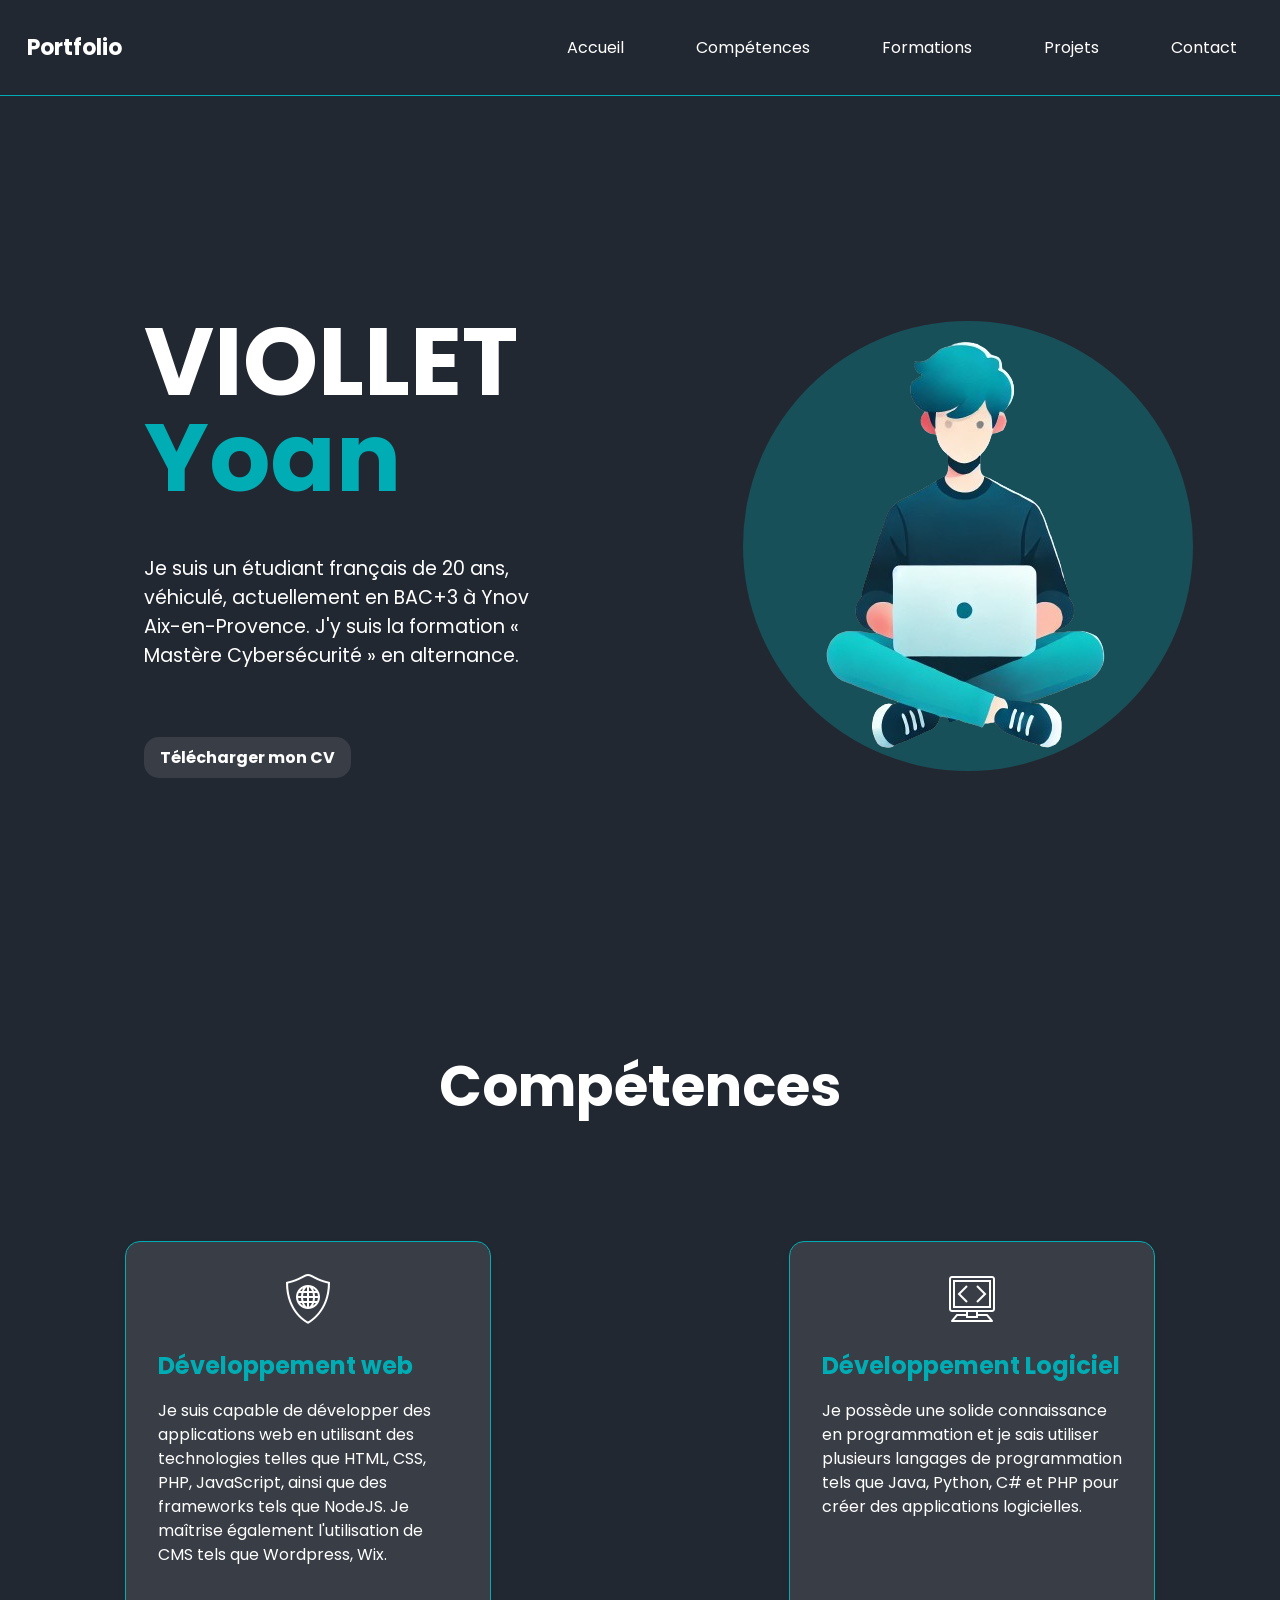
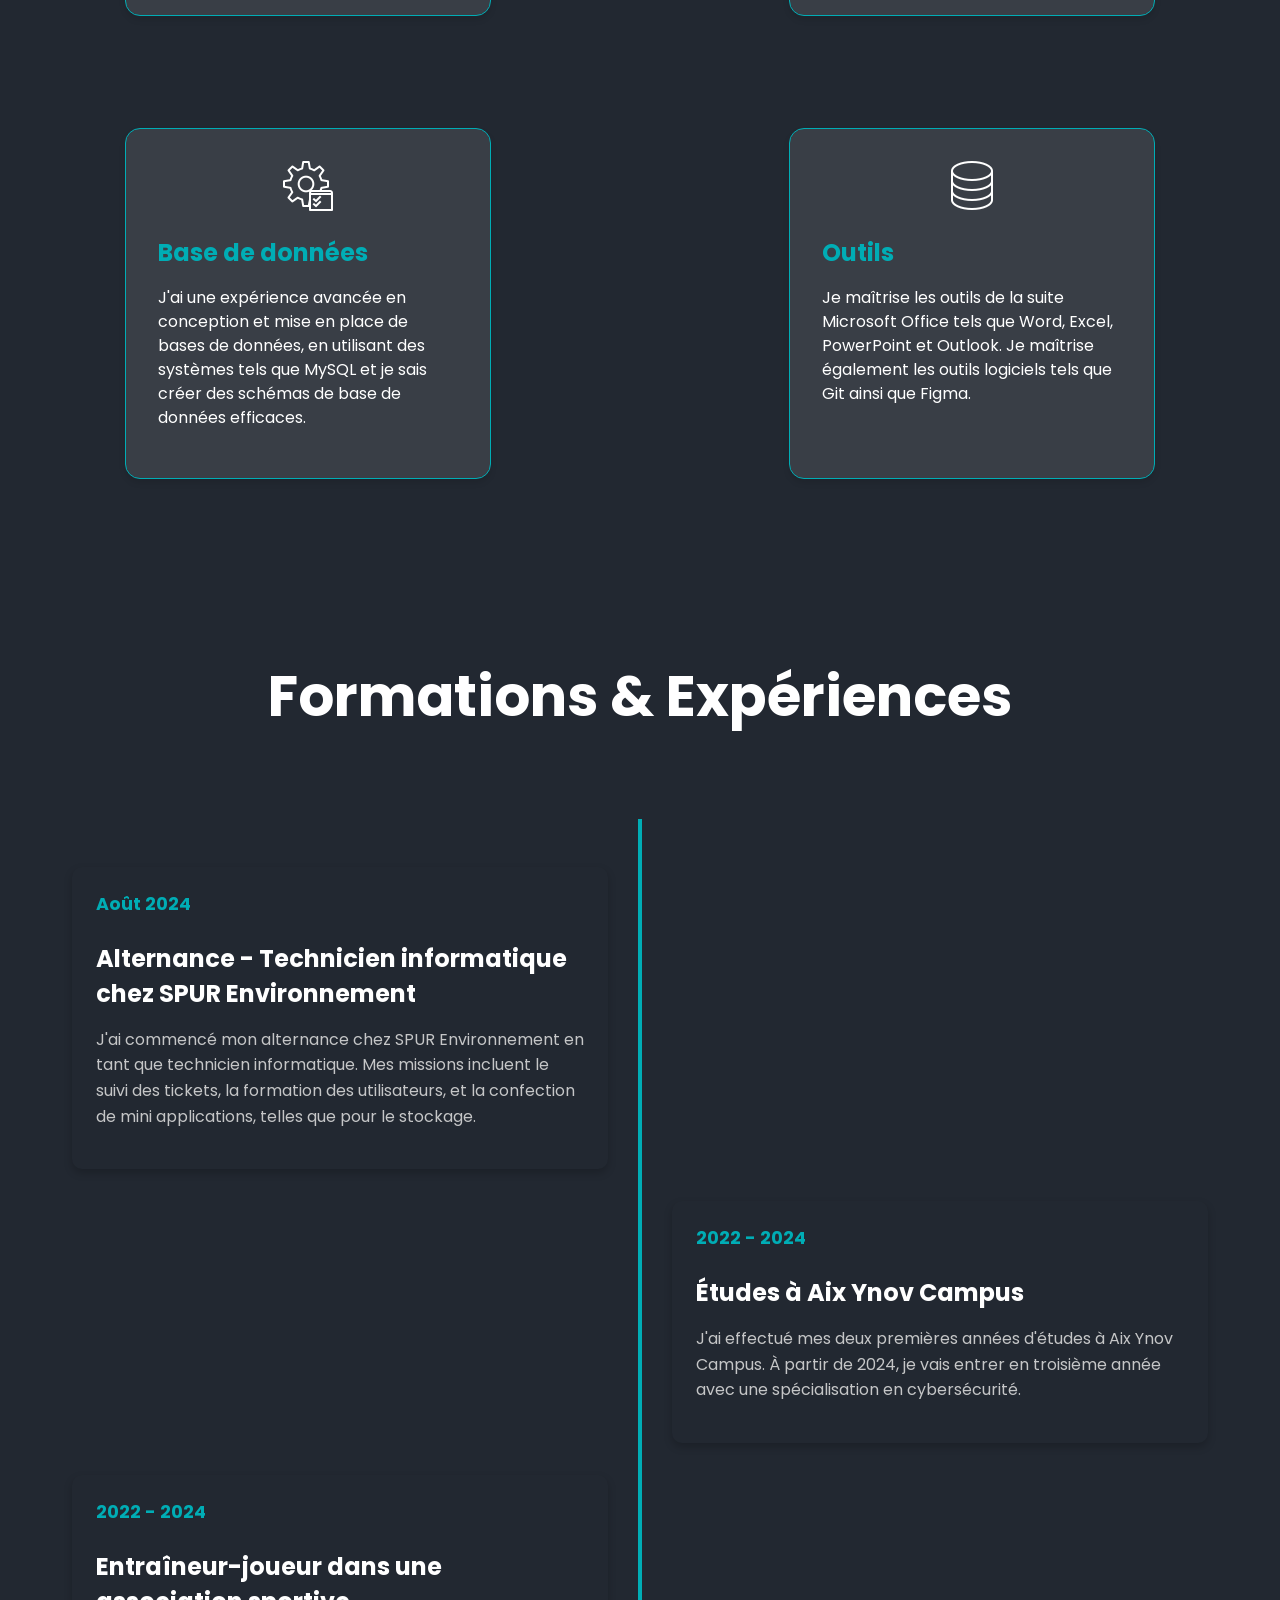
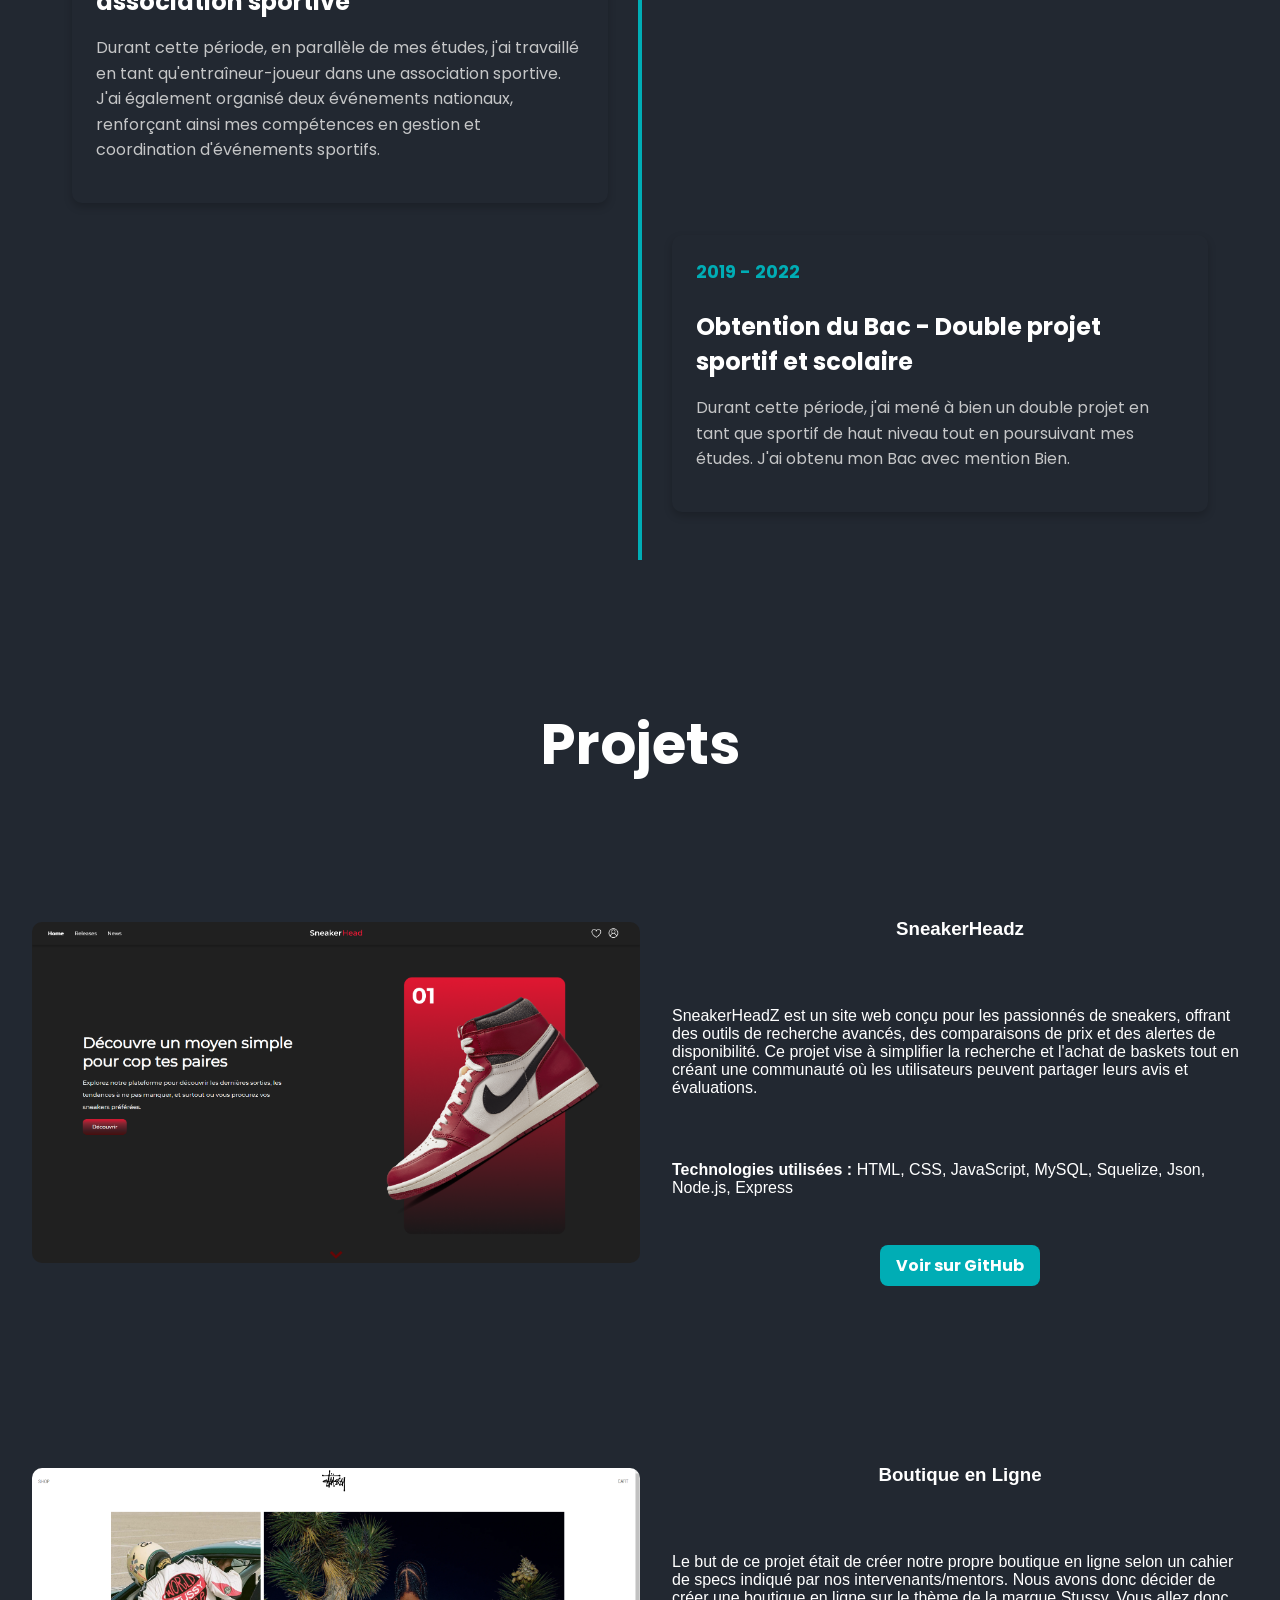
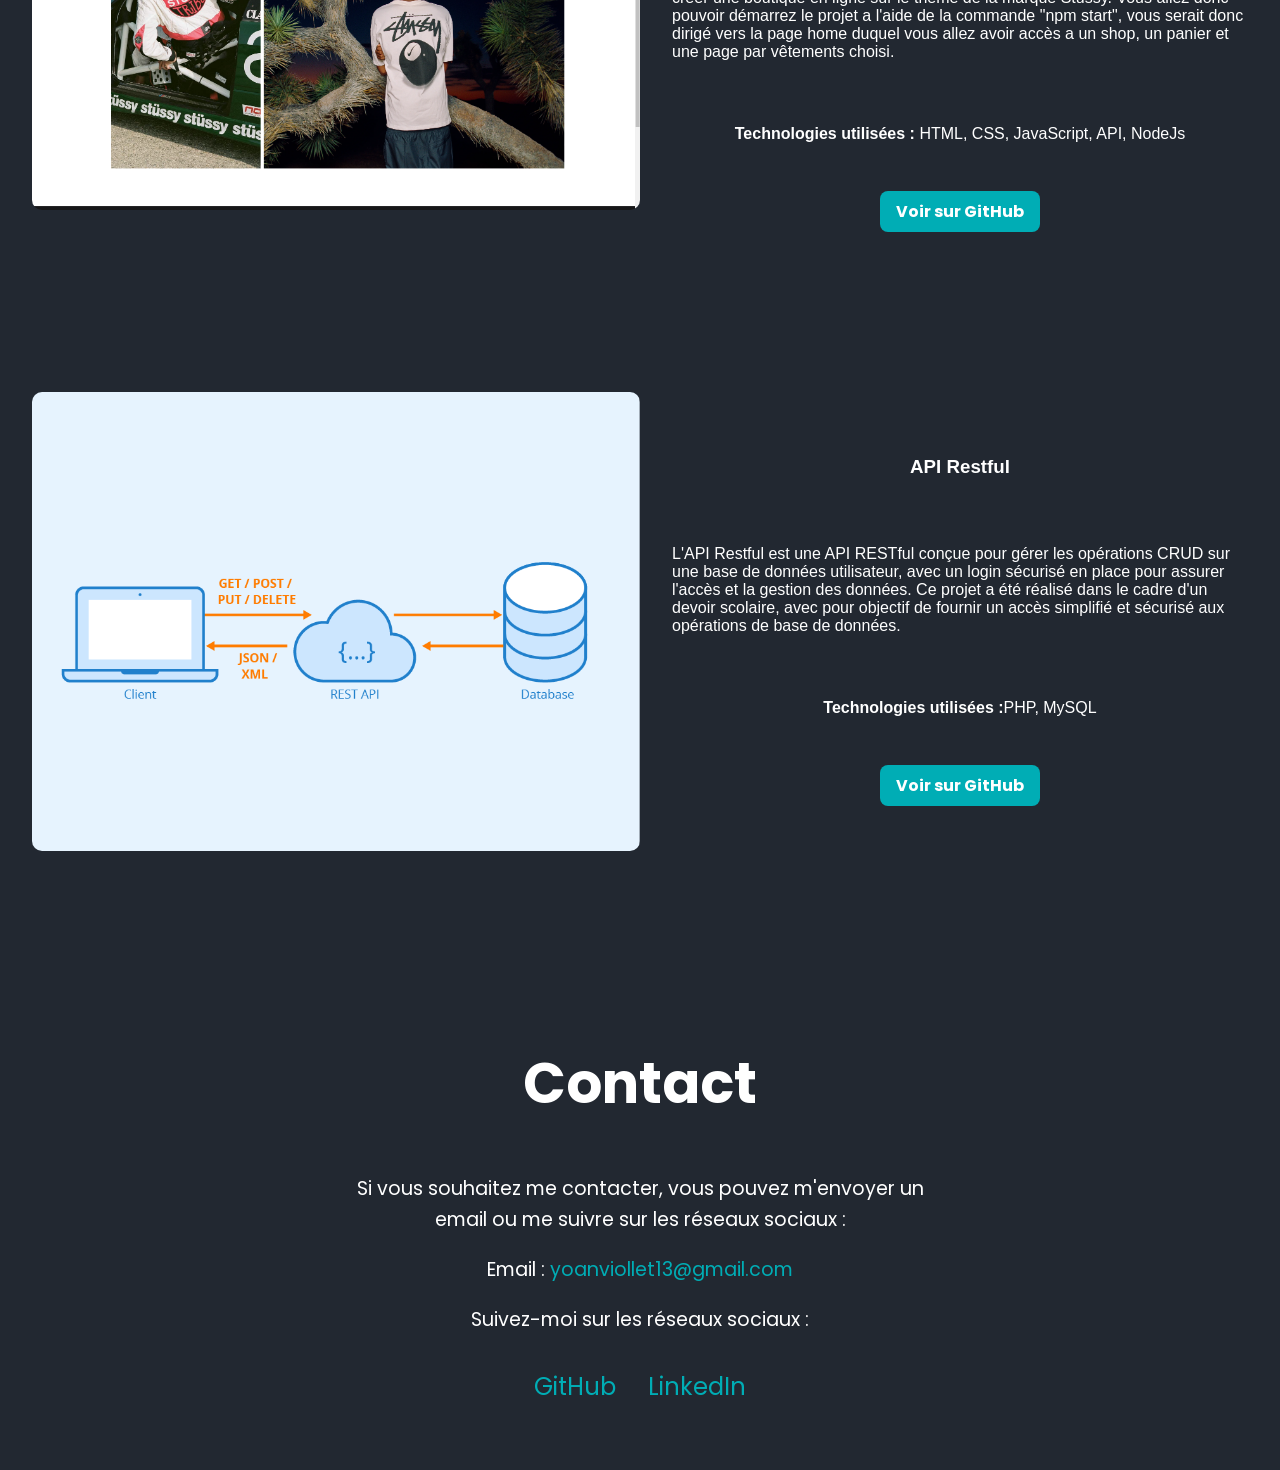
==== index.html @ 92843271 "rename" ====
<!DOCTYPE html>
<html lang="fr">
<head>
    <meta charset="UTF-8">
    <meta name="viewport" content="width=device-width, initial-scale=1.0">
    <link rel="stylesheet" href="assets/css/navbar.css">
    <link rel="stylesheet" href="assets/css/page.css">
    <title>Portfolio</title>
</head>
<body>
    <nav id="navbar">
        <h1>Portfolio</h1>
        <ul>
            <li><a href="#accueil"><span class="bubble"></span>Accueil</a></li>
            <li><a href="#competences"><span class="bubble"></span>Compétences</a></li>
            <li><a href="#formations"><span class="bubble"></span>Formations</a></li>
            <li><a href="#projets"><span class="bubble"></span>Projets</a></li>
            <li><a href="#contact"><span class="bubble"></span>Contact</a></li>
        </ul>
    </nav>
    <section id="accueil">
        <div class="right">
            <div class="ctn-name">
                <p class="surname">VIOLLET</p>
                <p class="name">Yoan</p>
                <p class="description">Je suis un étudiant français de 20 ans, véhiculé, actuellement en BAC+3 à Ynov Aix-en-Provence. J'y suis la formation « Mastère Cybersécurité » en alternance.</p>
                <button><span>Télécharger mon CV</span></button>
            </div>    
        </div>
        <div class="left">
            <div class="bubble"></div>
            <img src="assets/img/img6.png" alt="Photo de Yoan Viollet">
        </div>
    </section>
    <section id="competences">
        <div class="title-competences">Compétences</div>
        <div class="competence-cards">
            <div class="card">
                <div class="card-icon">
                    <img src="assets/img/logo/devweb.webp" alt="Icône de développement web">
                </div>
                <h3>Développement web</h3>
                <p>Je suis capable de développer des applications web en utilisant des technologies telles que HTML, CSS, PHP, JavaScript, ainsi que des frameworks tels que NodeJS. Je maîtrise également l'utilisation de CMS tels que Wordpress, Wix.</p>
            </div>
            <div class="card">
                <div class="card-icon">
                    <img src="assets/img/logo/devlogiciel.webp" alt="Icône de développement logiciel">
                </div>
                <h3>Développement Logiciel</h3>
                <p>Je possède une solide connaissance en programmation et je sais utiliser plusieurs langages de programmation tels que Java, Python, C# et PHP pour créer des applications logicielles.</p>
            </div>
            <div class="card">
                <div class="card-icon">
                    <img src="assets/img/logo/outils.webp" alt="Icône de base de données">
                </div>
                <h3>Base de données</h3>
                <p>J'ai une expérience avancée en conception et mise en place de bases de données, en utilisant des systèmes tels que MySQL et je sais créer des schémas de base de données efficaces.</p>
            </div>
            <div class="card">
                <div class="card-icon">
                    <img src="assets/img/logo/db.webp" alt="Icône d'outils">
                </div>
                <h3>Outils</h3>
                <p>Je maîtrise les outils de la suite Microsoft Office tels que Word, Excel, PowerPoint et Outlook. Je maîtrise également les outils logiciels tels que Git ainsi que Figma.</p>
            </div>
        </div>
    </section>
    <section id="formations">
        <h2 class="title-formations">Formations & Expériences</h2>
        <div class="new-timeline">
            <div class="new-timeline-item">
                <div class="new-timeline-content">
                    <div class="event-date">Août 2024</div>
                    <h3>Alternance - Technicien informatique chez SPUR Environnement</h3>
                    <p>J'ai commencé mon alternance chez SPUR Environnement en tant que technicien informatique. Mes missions incluent le suivi des tickets, la formation des utilisateurs, et la confection de mini applications, telles que pour le stockage.</p>
                </div>
            </div>            
            <div class="new-timeline-item">
                <div class="new-timeline-content">
                    <div class="event-date">2022 - 2024</div>
                    <h3>Études à Aix Ynov Campus</h3>
                    <p>J'ai effectué mes deux premières années d'études à Aix Ynov Campus. À partir de 2024, je vais entrer en troisième année avec une spécialisation en cybersécurité.</p>
                </div>
            </div>            
            <div class="new-timeline-item">
                <div class="new-timeline-content">
                    <div class="event-date">2022 - 2024</div>
                    <h3>Entraîneur-joueur dans une association sportive</h3>
                    <p>Durant cette période, en parallèle de mes études, j'ai travaillé en tant qu'entraîneur-joueur dans une association sportive. J'ai également organisé deux événements nationaux, renforçant ainsi mes compétences en gestion et coordination d'événements sportifs.</p>
                </div>
            </div>            
            <div class="new-timeline-item">
                <div class="new-timeline-content">
                    <div class="event-date">2019 - 2022</div>
                    <h3>Obtention du Bac - Double projet sportif et scolaire</h3>
                    <p>Durant cette période, j'ai mené à bien un double projet en tant que sportif de haut niveau tout en poursuivant mes études. J'ai obtenu mon Bac avec mention Bien.</p>
                </div>
            </div>
            
        </div>
    </section>
         
    <section id="projets">
        <h2 class="title-projets">Projets</h2>
        <div class="projet-cards">
            <!-- Projet 1 -->
            <div class="projet-item">
                <img src="assets/img/projet/projet1.png" alt="Image du Projet 1" class="projet-image">
                <div class="ctn-desc-proj">
                    <h3>SneakerHeadz</h3>
                    <p>SneakerHeadZ est un site web conçu pour les passionnés de sneakers, offrant des outils de recherche avancés, des comparaisons de prix et des alertes de disponibilité. Ce projet vise à simplifier la recherche et l'achat de baskets tout en créant une communauté où les utilisateurs peuvent partager leurs avis et évaluations.</p>
                    <p><strong>Technologies utilisées :</strong> HTML, CSS, JavaScript, MySQL, Squelize, Json, Node.js, Express</p>
                    <a href="https://github.com/HugoGarrigues/SneakerHeadZ" class="github-link" target="_blank">Voir sur GitHub</a>
                </div>    
            </div>
            <!-- Projet 2 -->
            <div class="projet-item">
                <img src="assets/img/projet/projet2.png" alt="Image du Projet 2" class="projet-image">
                <div class="ctn-desc-proj">
                    <h3>Boutique en Ligne</h3>
                    <p> Le but de ce projet était de créer notre propre boutique en ligne selon un cahier de specs indiqué par nos intervenants/mentors. Nous avons donc décider de créer une boutique en ligne sur le thème de la marque Stussy. Vous allez donc pouvoir démarrez le projet a l'aide de la commande "npm start", vous serait donc dirigé vers la page home duquel vous allez avoir accès a un shop, un panier et une page par vêtements choisi.</p>
                    <p><strong>Technologies utilisées :</strong> HTML, CSS, JavaScript, API, NodeJs</p>
                    <a href="https://github.com/yoanvlt/GARRIGUES-VIOLLET-shopping-app" class="github-link" target="_blank">Voir sur GitHub</a>
                </div>    
            </div>
            <!-- Projet 3 -->
            <div class="projet-item">
                <img src="assets/img/projet/projet3.png" alt="Image du Projet 3" class="projet-image">
                <div class="ctn-desc-proj">
                    <h3>API Restful</h3>
                    <p>L'API Restful est une API RESTful conçue pour gérer les opérations CRUD sur une base de données utilisateur, avec un login sécurisé en place pour assurer l'accès et la gestion des données. Ce projet a été réalisé dans le cadre d'un devoir scolaire, avec pour objectif de fournir un accès simplifié et sécurisé aux opérations de base de données.</p>
                    <p><strong>Technologies utilisées :</strong>PHP, MySQL</p>
                    <a href="https://github.com/yoanvlt/VIOLLET_Yoan_API_Tri" class="github-link" target="_blank">Voir sur GitHub</a>
                </div>    
            </div>
        </div>
    </section>

    <section id="contact">
        <h2 class="title-contact">Contact</h2>
        <div class="contact-info">
            <p>Si vous souhaitez me contacter, vous pouvez m'envoyer un email ou me suivre sur les réseaux sociaux :</p>
            
            <p>Email : <a href="mailto:yoanviollet13@gmail.com">yoanviollet13@gmail.com</a></p>
            
            <p>Suivez-moi sur les réseaux sociaux :</p>
            <div class="social-links">
                <a href="https://github.com/tonpseudo" target="_blank">GitHub</a>
                <a href="https://www.linkedin.com/in/tonpseudo" target="_blank">LinkedIn</a>
            </div>
        </div>
    </section>
    
    
    <div id="back-to-top">
        <a href="#navbar">&#8679;</a>
    </div>
    <script src="assets/js/backtotop.js"></script>    
</body>
</html>
---- assets/css/page.css ----
body, ul, li {
    margin: 0;
    padding: 0;
    list-style: none;
}

body {
    font-family: Arial, sans-serif;
}

html {
    scroll-behavior: smooth;
}

@font-face {
    font-family: 'Poppins_Regular';
    src: url('../font/Poppins-Regular.ttf') format('truetype');
    font-weight: normal;
    font-style: normal;
}

@font-face {
    font-family: 'Poppins_Bold';
    src: url('../font/Poppins-Bold.ttf') format('truetype');
    font-weight: bold;
    font-style: normal;
}

nav {
    background-color: #222831;
    color: #fff;
    padding: 1.7rem;
    display: flex;
    justify-content: space-between;
    align-items: center;
    border-bottom: 0.5px solid #00ADB5;
}

nav ul {
    display: flex;
    gap: 2.5rem;
}

nav li {
    font-family: 'Poppins_Regular';
    font-size: 1.5rem;
    position: relative;
    overflow: hidden;
    border-radius: 30px;
}

nav a {
    color: #fff;
    text-decoration: none;
    font-size: 1rem;
    position: relative;
    z-index: 2;
    padding: 0.5rem 1rem;
    display: inline-block;
}

nav .bubble {
    position: absolute;
    top: 50%;
    left: 50%;
    width: 0;
    height: 0;
    background: rgba(0, 173, 181, 0.3);
    border-radius: 50%;
    transform: translate(-50%, -50%);
    transition: width 0.4s ease, height 0.4s ease;
    z-index: -1;
}

nav li:hover .bubble {
    width: 150px;
    height: 150px;
    z-index: -1;
}

h1 {
    margin: 0;
    font-size: 22px;
    font-family: 'Poppins_Bold';
}

#accueil {
    background-color: #222831;
    height: 100vh;
    display: flex;
}

.right, .left {
    display: flex;
    justify-content: center;
    align-items: center;
    width: 50%;
    height: 100%;
}

.right {
    flex-direction: column;
    align-items: center;
    padding-left: 2rem;
}

.ctn-name {
    display: flex;
    flex-direction: column;
    align-items: flex-start;
    max-width: 400px;
}

.surname {
    font-size: 6rem;
    font-family: 'Poppins_Bold';
    color: #fff;
    margin: 0;
    line-height: 1;
}

.name {
    font-size: 6rem;
    font-family: 'Poppins_Bold';
    color: #00ADB5;
    margin: 0;
    line-height: 1;
}

.description {
    font-size: 1.2rem;
    color: #fff;
    font-family: 'Poppins_Regular';
    margin-top: 3rem;
}

button {
    background-color: #393E46;
    color: #fff;
    border: none;
    padding: 0.5rem 1rem;
    font-size: 1rem;
    cursor: pointer;
    display: flex;
    align-items: center;
    justify-content: center;
    gap: 0.5rem;
    border-radius: 15px;
    margin-top: 3rem;
    font-family: 'Poppins_Bold';
    position: relative;
    overflow: hidden;
}

button::before {
    content: '';
    position: absolute;
    top: 50%;
    left: 50%;
    width: 0;
    height: 300%;
    background-color: #007f85;
    transition: width 0.4s ease, left 0.4s ease;
    transform: translate(-50%, -50%);
    z-index: 1;
}

button:hover::before {
    width: 300%;
    left: 50%;
}

button:hover {
    color: #fff;
}

button span {
    position: relative;
    z-index: 2;
}

.left {
    position: relative;
}

.left img {
    position: relative;
    height: auto;
    z-index: 1;
}

.bubble {
    position: absolute;
    top: 50%;
    left: 50%;
    width: 450px;
    height: 450px;
    background: rgba(0, 173, 181, 0.3);
    border-radius: 50%;
    transform: translate(-50%, -50%);
    z-index: 0;
    animation: bubble 6s infinite;
}

@keyframes bubble {
    0% {
        transform: translate(-50%, -50%) scale(1);
    }
    50% {
        transform: translate(-50%, -50%) scale(1.1);
    }
    100% {
        transform: translate(-50%, -50%) scale(1);
    }
}

#competences {
    background-color: #222831;
    padding: 3rem 0;
    overflow: auto;
}

.title-competences {
    text-align: center;
    font-size: 3.5rem;
    color: #fff;
    font-family: 'Poppins_Bold';
    margin-bottom: 5rem;
}

.competence-cards {
    display: flex;
    flex-wrap: wrap;
    justify-content: space-around;
    gap: 7rem;
    padding: 2rem;
}

.card {
    background-color: #393E46;
    border: 1px solid #00ADB5;
    border-radius: 15px;
    color: #fff;
    padding: 2rem;
    flex: 1 1 calc(25% - 2rem);
    box-shadow: 0 4px 6px rgba(0, 0, 0, 0.1);
    transition: transform 0.3s ease, box-shadow 0.3s ease;
    max-width: 300px;
}

.card:hover {
    transform: translateY(-10px);
    box-shadow: 0 8px 16px rgba(0, 0, 0, 0.2);
}

.card-icon {
    display: flex;
    justify-content: center;
    align-items: center;
    margin-bottom: 1rem;
}

.card-icon img {
    width: 50px;
    height: 50px;
    filter: invert(1);
}

.card h3 {
    font-family: 'Poppins_Bold';
    font-size: 1.5rem;
    margin-bottom: 1rem;
    color: #00ADB5;
}

.card p {
    font-family: 'Poppins_Regular';
    font-size: 1rem;
    line-height: 1.5;
}

#back-to-top {
    position: fixed;
    bottom: 30px;
    right: 30px;
    width: 50px;
    height: 50px;
    background-color: #393E46;
    border-radius: 10px;
    display: flex;
    align-items: center;
    justify-content: center;
    box-shadow: 0 4px 6px rgba(0, 0, 0, 0.1);
    transition: opacity 0.3s ease, visibility 0.3s ease;
    opacity: 0;
    visibility: hidden;
    z-index: 1000;
}

#back-to-top a {
    color: #fff;
    font-size: 24px;
    text-decoration: none;
    width: 100%;
    height: 100%;
    display: flex;
    align-items: center;
    justify-content: center;
    transition: color 0.3s ease;
}

#back-to-top.show {
    opacity: 1;
    visibility: visible;
}

#back-to-top a:hover {
    color: #00ADB5;
}

/* Styles pour la section formations */
#formations {
    background-color: #222831;
    padding: 3rem 0;
    color: #fff;
}

.title-formations {
    text-align: center;
    font-size: 3.5rem;
    color: #FFFF;
    font-family: 'Poppins_Bold';
    margin-bottom: 5rem;
}

.new-timeline {
    position: relative;
    max-width: 1200px;
    margin: 0 auto;
    padding: 2rem 0;
}

.new-timeline::before {
    content: '';
    position: absolute;
    top: 0;
    bottom: 0;
    left: 50%;
    width: 4px;
    background-color: #00ADB5;
    z-index: 1;
    transform: translateX(-50%);
}

.new-timeline-item {
    position: relative;
    width: 50%;
    padding: 1rem 2rem;
    box-sizing: border-box;
}

.new-timeline-item:nth-child(odd) {
    left: 0;
}

.new-timeline-item:nth-child(even) {
    left: 50%;
}

.new-timeline-item::before {
    content: '';
    position: absolute;
    top: 50%;
    left: 50%; /* Centrer le point par rapport à la ligne */
    width: 16px;
    height: 16px;
    background-color: #00ADB5;
    border: 4px solid #222831; /* Bordure correspondant au fond */
    border-radius: 50%;
    z-index: 2;
    transform: translate(-50%, -50%); /* Centrer exactement sur la ligne */
}

.new-timeline-content {
    background-color: #222831;
    padding: 1.5rem;
    border-radius: 10px;
    box-shadow: 0 4px 8px rgba(0, 0, 0, 0.2);
    font-family: 'Poppins_Regular';
    position: relative;
    transition: transform 0.3s ease;
    z-index: 2;
    max-width: 95%;
}

.new-timeline-content h3 {
    font-size: 1.5rem;
    color: #fff;
    margin-bottom: 0.5rem;
    font-family: 'Poppins_Bold';
}

.new-timeline-content p {
    font-size: 1rem;
    color: #c5c6c7;
    line-height: 1.6;
}

.new-timeline-content .event-date {
    font-size: 1.1rem;
    color: #00ADB5;
    font-family: 'Poppins_Bold';
    margin-bottom: 1rem;
}

.new-timeline-item:hover .new-timeline-content {
    transform: scale(1.05); /* Effet hover */
}


#projets {
    background-color: #222831;
    padding: 3rem 0;
    color: #fff;
}

.title-projets {
    text-align: center;
    font-size: 3.5rem;
    color: #FFFF;
    font-family: 'Poppins_Bold';
    margin-bottom: 5rem;
}

.projet-cards {
    display: flex;
    flex-direction: column;
    gap: 10rem;
    padding: 2rem;
}

.projet-item {
    display: flex;
    align-items: center;
    gap: 2rem; /* Espace entre l'image et le texte */
}

.projet-image {
    width: 50%; /* L'image prendra 50% de la largeur */
    height: auto;
    border-radius: 10px;
}

.projet-details {
    flex: 1; /* Prend le reste de l'espace à droite de l'image */
    display: flex;
    flex-direction: column;
    justify-content: center;
}

.projet-details h3 {
    font-family: 'Poppins_Bold';
    font-size: 1.5rem;
    margin-bottom: 1rem;
    color: #00ADB5;
}

.projet-details p {
    font-family: 'Poppins_Regular';
    font-size: 1rem;
    line-height: 1.5;
    margin-bottom: 1rem;
}

.github-link {
    display: inline-block;
    padding: 0.5rem 1rem;
    background-color: #00ADB5;
    color: #fff;
    text-decoration: none;
    border-radius: 8px;
    font-family: 'Poppins_Bold';
    transition: background-color 0.3s ease;
}

.github-link:hover {
    background-color: #007f85;
}

@media (max-width: 768px) {
    .projet-item {
        flex-direction: column;
    }

    .projet-image {
        width: 100%;
    }

    .projet-details {
        text-align: center;
    }

    .github-link {
        align-self: center;
    }
}

.ctn-desc-proj {
    display: flex;
    justify-content: center;
    align-items: center;
    flex-direction: column;
    gap: 2rem;
}

#contact {
    background-color: #222831;
    padding: 4rem 0;
    color: #fff;
    text-align: center;
}

.title-contact {
    font-size: 3.5rem;
    color: #FFFF;
    font-family: 'Poppins_Bold';
    margin-bottom: 3rem;
}

.contact-info {
    max-width: 600px;
    margin: 0 auto;
    font-family: 'Poppins_Regular';
    font-size: 1.2rem;
    line-height: 1.6;
}

.contact-info a {
    color: #00ADB5;
    text-decoration: none;
    transition: color 0.3s ease;
}

.contact-info a:hover {
    color: #007f85;
}

.social-links {
    display: flex;
    justify-content: center;
    gap: 2rem;
    margin-top: 2rem;
}

.social-links a {
    font-size: 1.5rem;
    color: #00ADB5;
    text-decoration: none;
    transition: color 0.3s ease;
}

.social-links a:hover {
    color: #007f85;
}
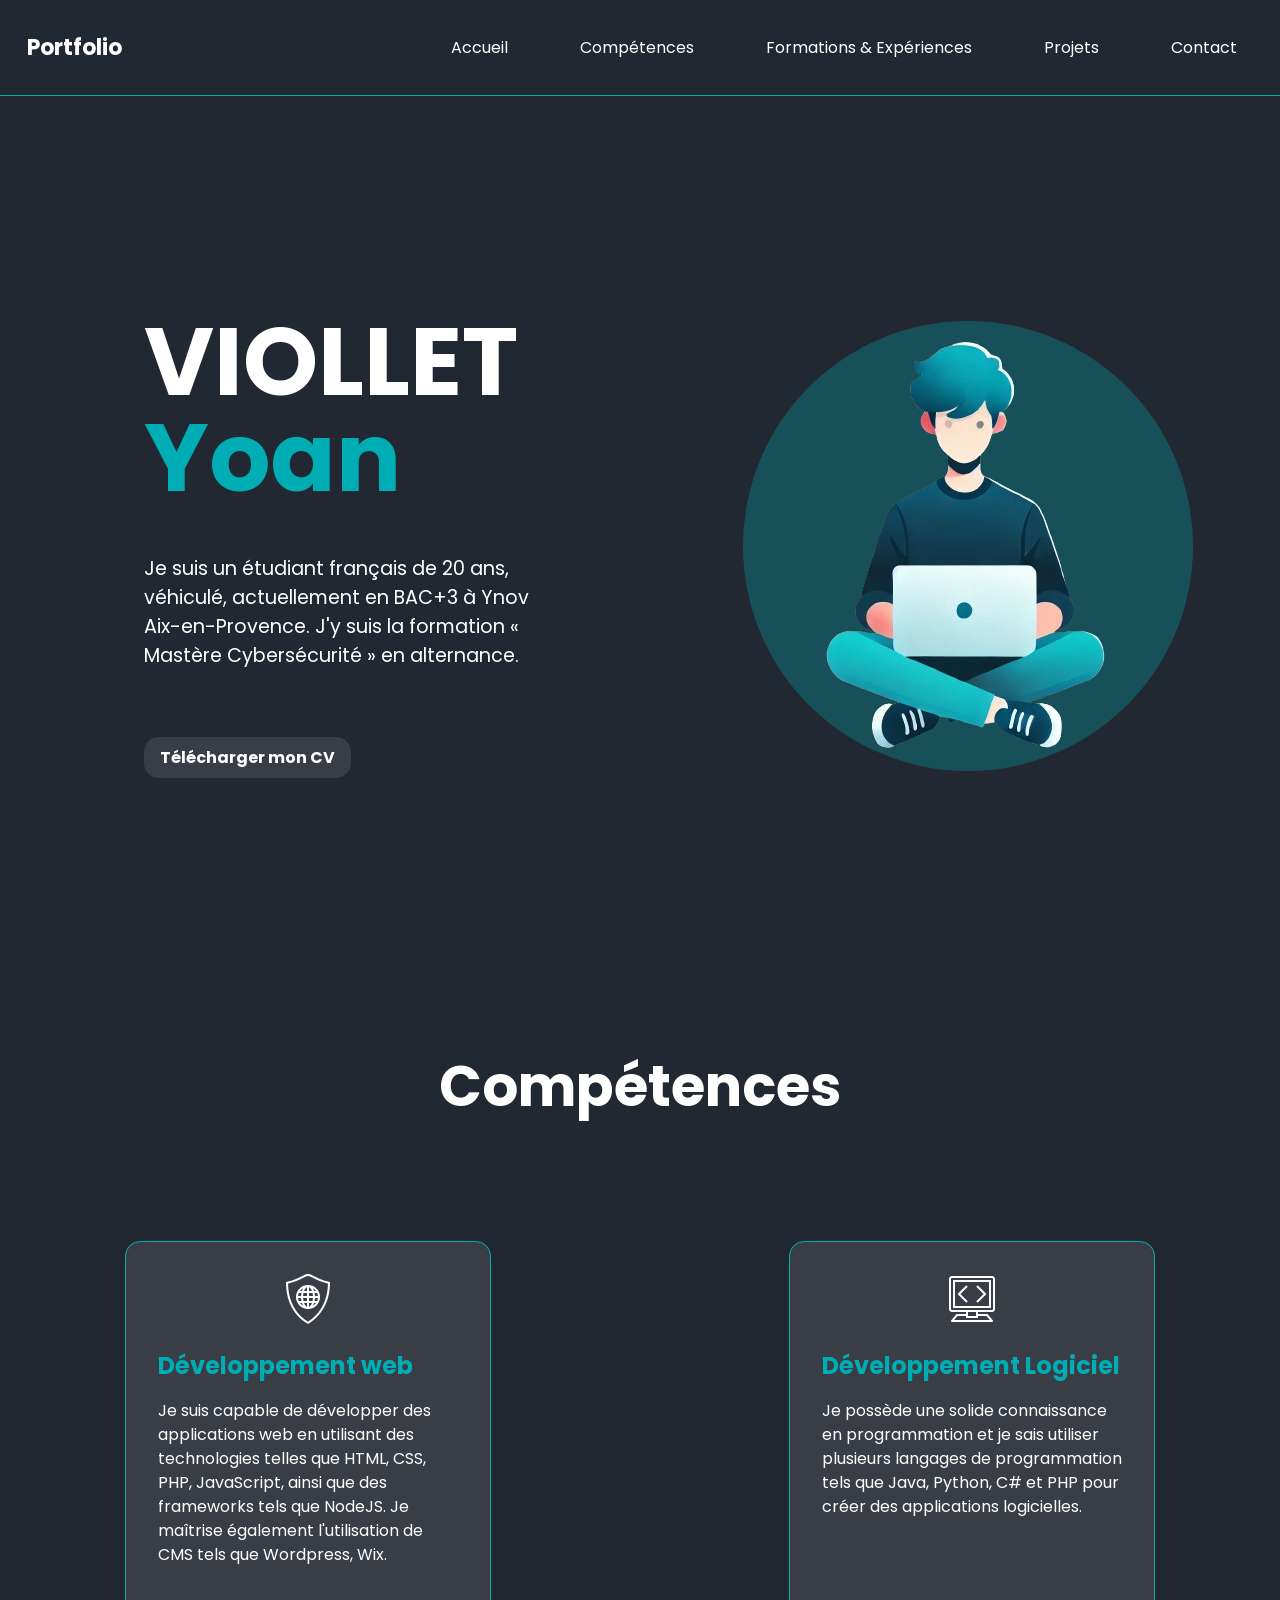
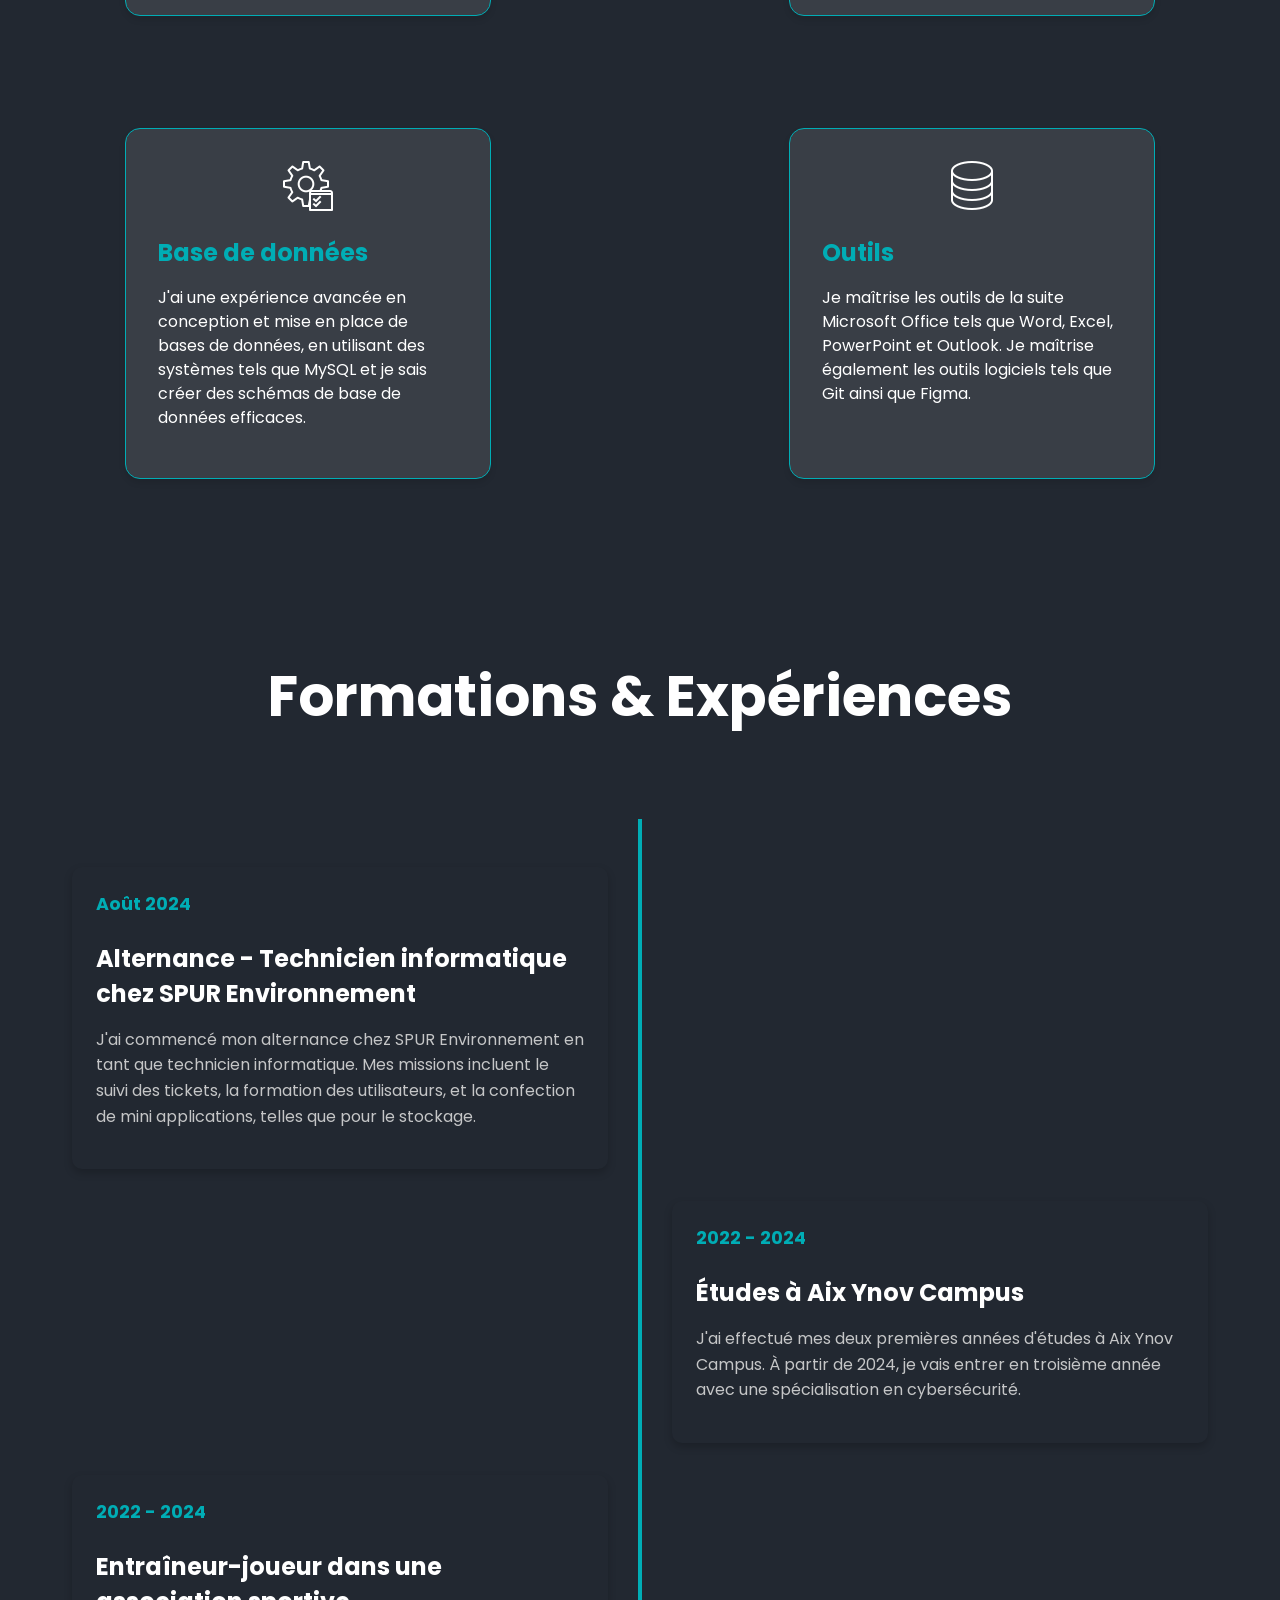
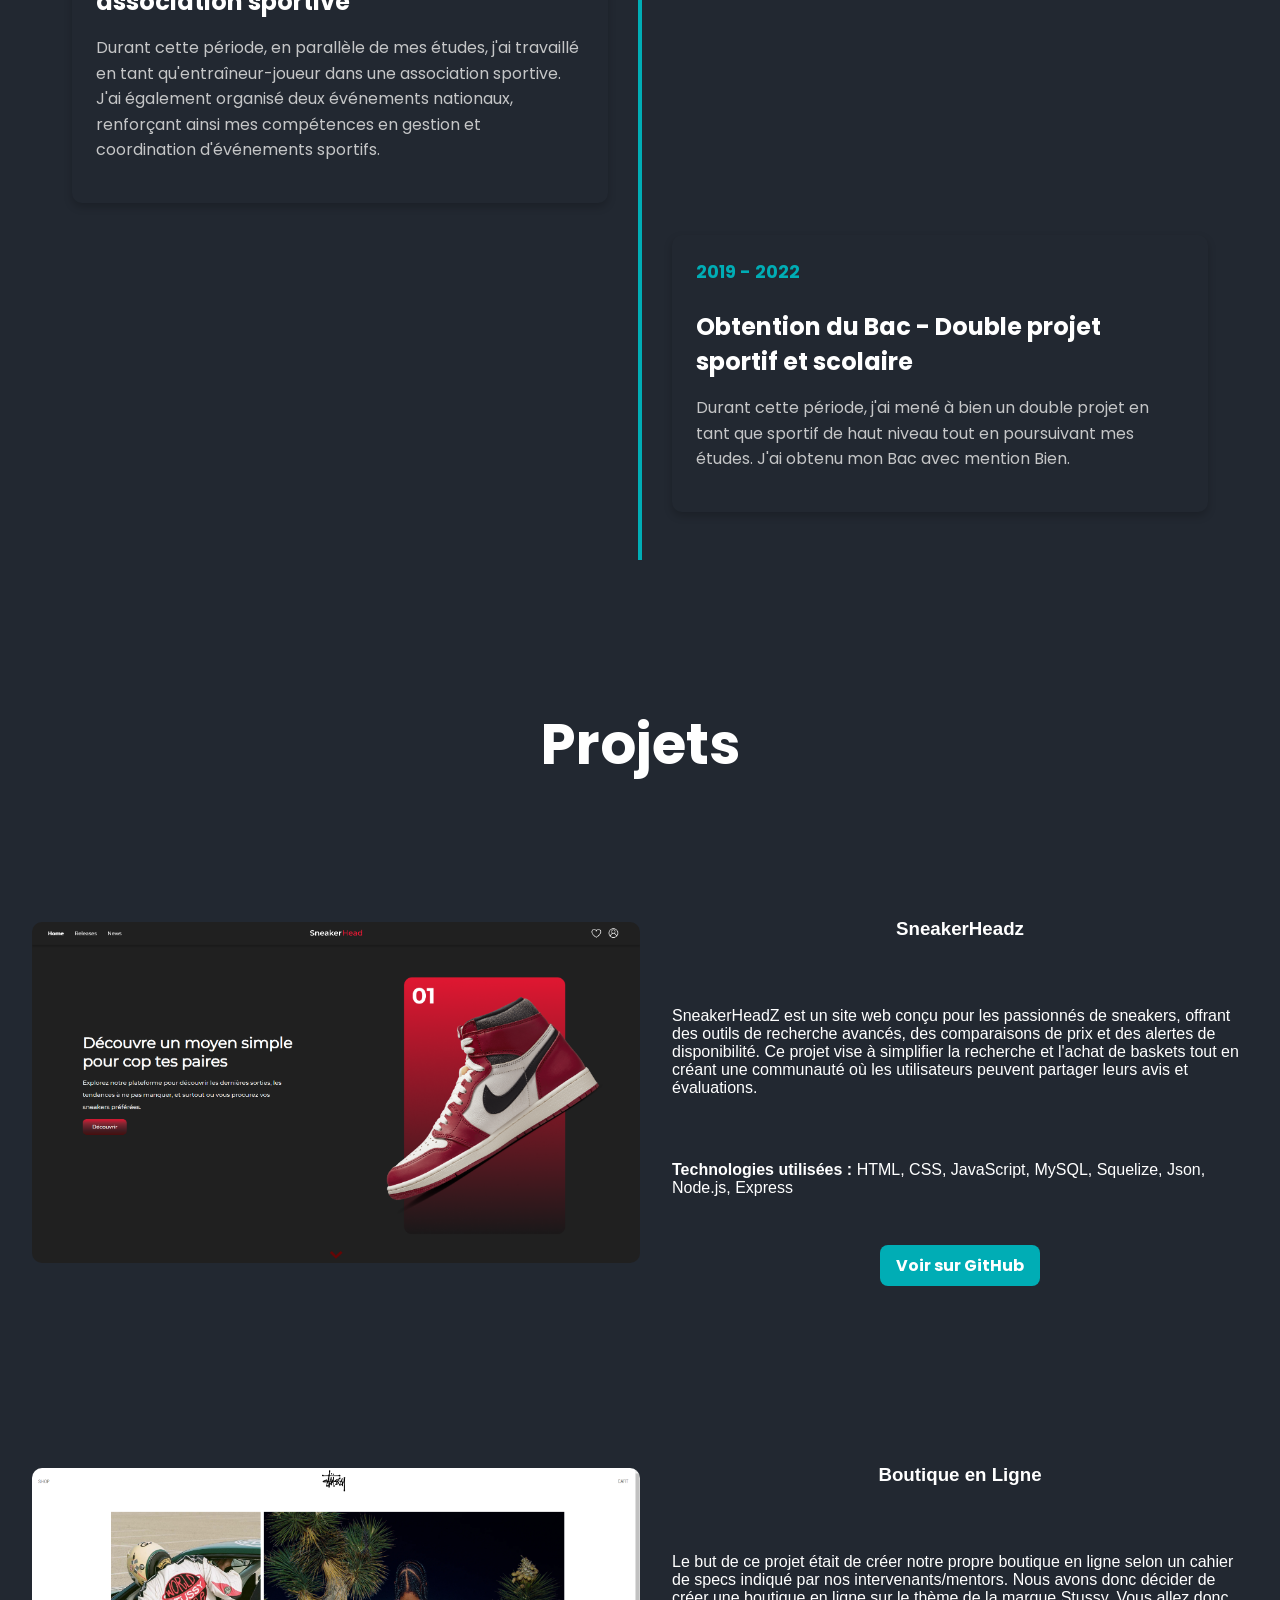
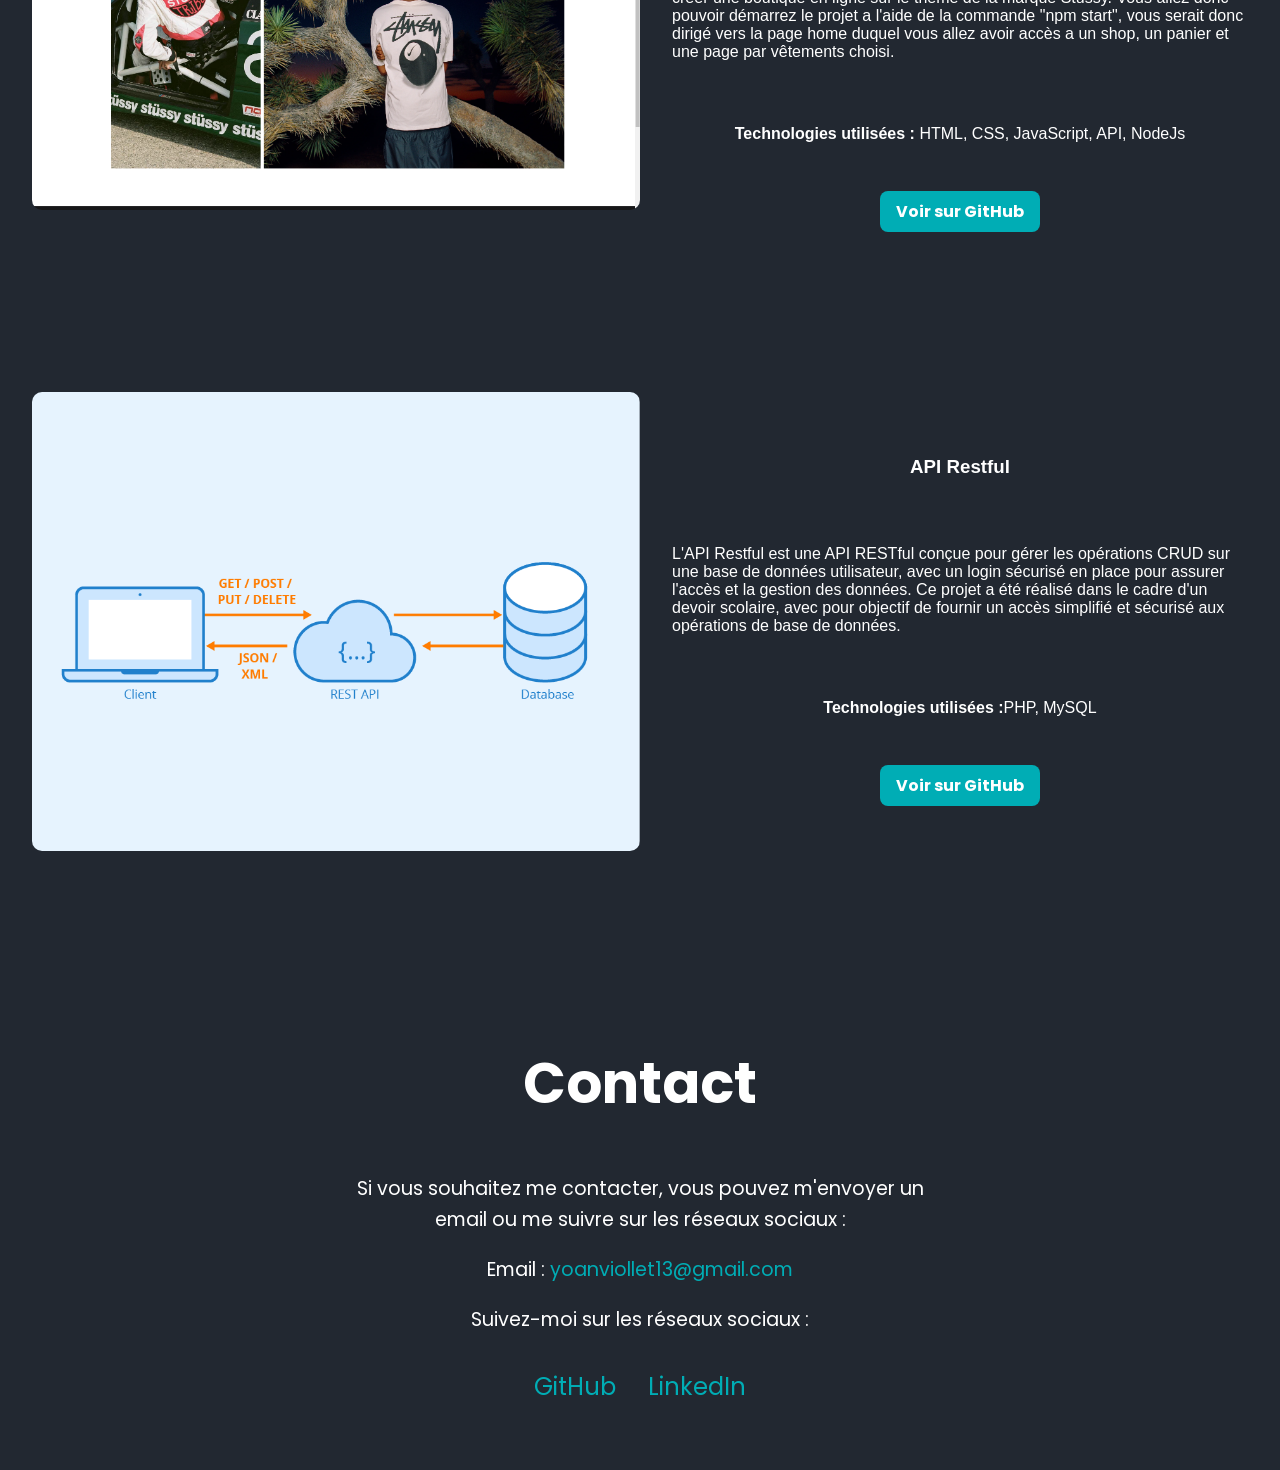
==== commit 48b6d4dd: "mise en plce du téléchargement cv" ====
--- a/index.html
+++ b/index.html
@@ -13,7 +13,7 @@
         <ul>
             <li><a href="#accueil"><span class="bubble"></span>Accueil</a></li>
             <li><a href="#competences"><span class="bubble"></span>Compétences</a></li>
-            <li><a href="#formations"><span class="bubble"></span>Formations</a></li>
+            <li><a href="#formations"><span class="bubble"></span>Formations & Expériences</a></li>
             <li><a href="#projets"><span class="bubble"></span>Projets</a></li>
             <li><a href="#contact"><span class="bubble"></span>Contact</a></li>
         </ul>
@@ -24,7 +24,10 @@
                 <p class="surname">VIOLLET</p>
                 <p class="name">Yoan</p>
                 <p class="description">Je suis un étudiant français de 20 ans, véhiculé, actuellement en BAC+3 à Ynov Aix-en-Provence. J'y suis la formation « Mastère Cybersécurité » en alternance.</p>
-                <button><span>Télécharger mon CV</span></button>
+                <button onclick="window.location.href='assets/cv/CV_Yoan.pdf';" download>
+                    <span>Télécharger mon CV</span>
+                </button>
+                
             </div>    
         </div>
         <div class="left">
@@ -145,8 +148,8 @@
             
             <p>Suivez-moi sur les réseaux sociaux :</p>
             <div class="social-links">
-                <a href="https://github.com/tonpseudo" target="_blank">GitHub</a>
-                <a href="https://www.linkedin.com/in/tonpseudo" target="_blank">LinkedIn</a>
+                <a href="https://github.com/yoanvlt" target="_blank">GitHub</a>
+                <a href="https://www.linkedin.com/in/yoan-viollet-8a636924b/" target="_blank">LinkedIn</a>
             </div>
         </div>
     </section>
--- a/assets/css/page.css
+++ b/assets/css/page.css
@@ -73,8 +73,8 @@
 }
 
 nav li:hover .bubble {
-    width: 150px;
-    height: 150px;
+    width: 300px;
+    height: 300px;
     z-index: -1;
 }
 
